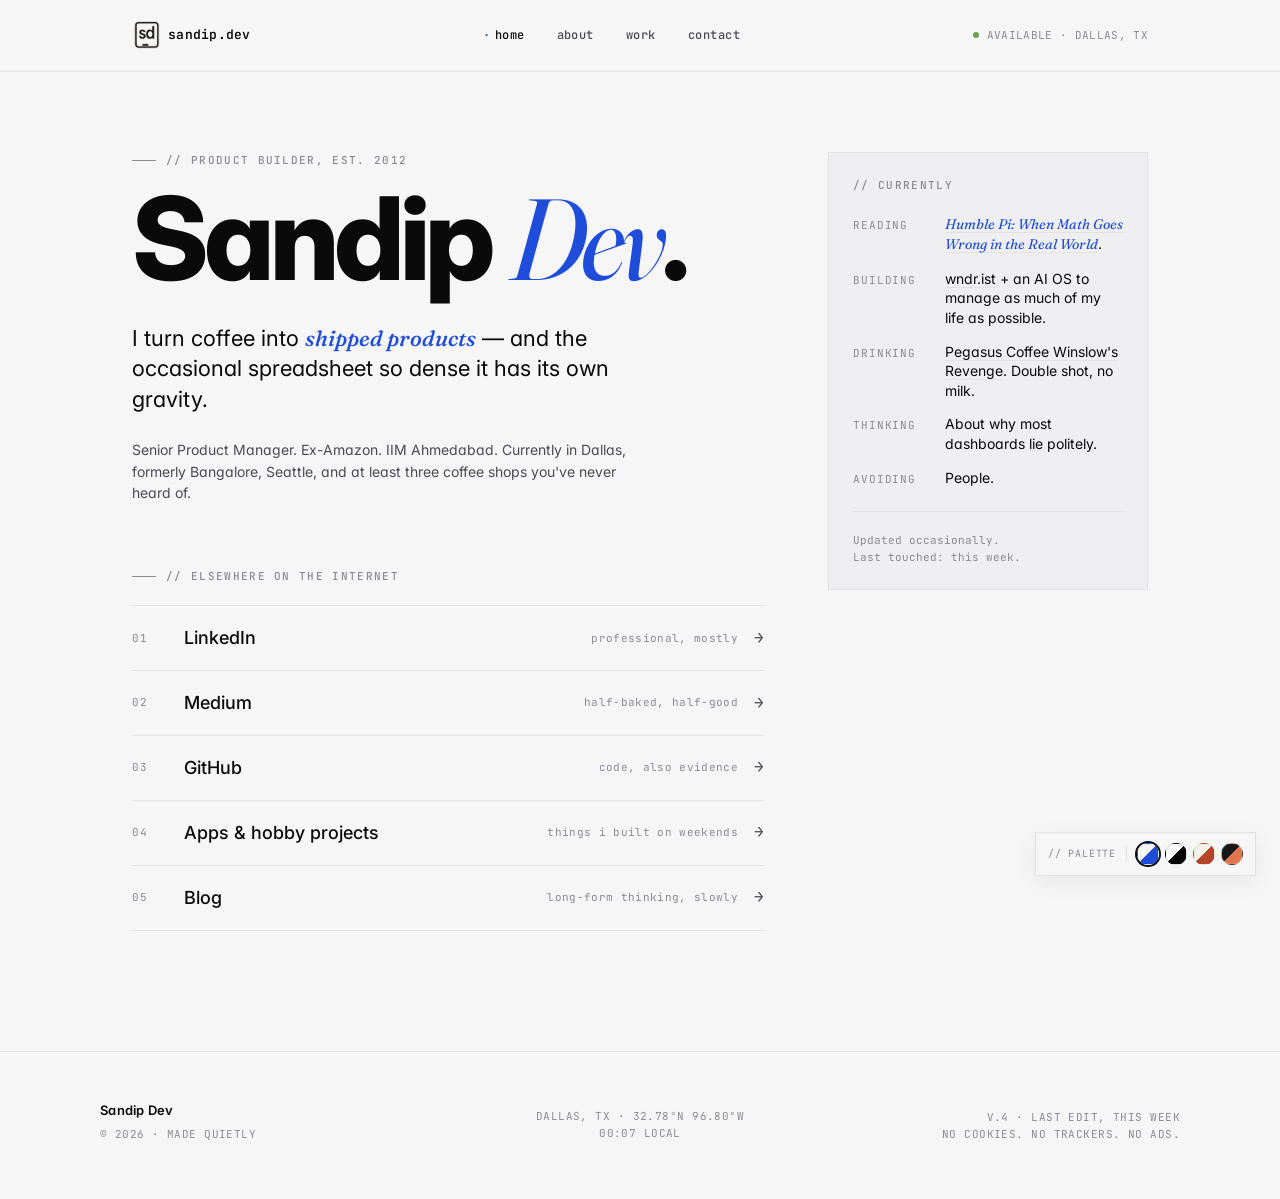
==== index.html @ 8c6fb0cc "Update currently list + link out Humble Pi, wndr.ist, Pegasus coffee Co-Authored-By: Claude Opus 4.7" ====
<!DOCTYPE html>
<html lang="en">
<head>
<meta charset="UTF-8">
<meta name="viewport" content="width=device-width, initial-scale=1.0">
<title>Sandip Dev — Product builder, quietly opinionated</title>
<link rel="icon" type="image/svg+xml" href="favicon.svg">
<link rel="preconnect" href="https://fonts.googleapis.com">
<link rel="preconnect" href="https://fonts.gstatic.com" crossorigin>
<link href="https://fonts.googleapis.com/css2?family=Inter:wght@400;500;600;700;800;900&family=JetBrains+Mono:wght@400;500;600&family=Fraunces:opsz,wght@9..144,400;9..144,500;9..144,600&display=swap" rel="stylesheet">
<style>
  /* Default theme: Cool Fog (Linear-ish, Swiss-modern) */
  :root, [data-theme="fog"] {
    --paper: #F6F6F7;
    --paper-2: #EFEFF1;
    --ink: #0A0A0B;
    --ink-soft: #4A4A52;
    --ink-softer: #8A8A92;
    --rule: #E2E2E5;
    --rule-soft: #ECECEF;
    --accent: #1F4DDA;
    --accent-soft: rgba(31, 77, 218, 0.08);
    --highlight: #F2D75A;
  }

  /* True White (Vercel docs) */
  [data-theme="white"] {
    --paper: #FFFFFF;
    --paper-2: #FAFAFA;
    --ink: #000000;
    --ink-soft: #525252;
    --ink-softer: #8F8F8F;
    --rule: #EAEAEA;
    --rule-soft: #F2F2F2;
    --accent: #000000;
    --accent-soft: rgba(0, 0, 0, 0.05);
    --highlight: #FFE662;
  }

  /* Warm Paper (the cream I shipped originally) */
  [data-theme="paper"] {
    --paper: #F4F1E8;
    --paper-2: #ECE7D7;
    --ink: #161513;
    --ink-soft: #5C5A52;
    --ink-softer: #8E8B7F;
    --rule: #D8D2BF;
    --rule-soft: #E5E0CE;
    --accent: #B5462A;
    --accent-soft: rgba(181, 70, 42, 0.08);
    --highlight: #F2D75A;
  }

  /* Dark / Ink */
  [data-theme="ink"] {
    --paper: #0E0E10;
    --paper-2: #16161A;
    --ink: #F2F2F4;
    --ink-soft: #9A9AA3;
    --ink-softer: #5E5E66;
    --rule: #2A2A30;
    --rule-soft: #1F1F24;
    --accent: #E07650;
    --accent-soft: rgba(224, 118, 80, 0.12);
    --highlight: #E0B84F;
  }

  * { box-sizing: border-box; margin: 0; padding: 0; }
  html { scroll-behavior: smooth; }

  body {
    background: var(--paper);
    color: var(--ink);
    font-family: 'Inter', -apple-system, BlinkMacSystemFont, sans-serif;
    font-size: 16px;
    line-height: 1.55;
    -webkit-font-smoothing: antialiased;
    -moz-osx-font-smoothing: grayscale;
    text-rendering: optimizeLegibility;
    font-feature-settings: 'ss01', 'cv11';
    overflow-x: hidden;
  }

  /* subtle paper grain — only on warm paper theme */
  [data-theme="paper"] body::before,
  body[data-grain]::before {
    content: '';
    position: fixed; inset: 0;
    background-image:
      radial-gradient(rgba(0,0,0,0.025) 1px, transparent 1px);
    background-size: 3px 3px;
    pointer-events: none;
    z-index: 1;
    opacity: 0.6;
  }

  .mono { font-family: 'JetBrains Mono', ui-monospace, monospace; }
  .serif { font-family: 'Fraunces', Georgia, serif; font-feature-settings: 'ss01'; }

  a { color: inherit; text-decoration: none; }

  /* ─── Header ───────────────────────────── */
  header.site {
    position: sticky; top: 0; z-index: 100;
    background: var(--paper);
    border-bottom: 1px solid var(--rule);
  }
  .header-inner {
    max-width: 1080px;
    margin: 0 auto;
    padding: 18px 32px;
    display: grid;
    grid-template-columns: auto 1fr auto;
    align-items: center;
    gap: 32px;
  }
  .logo {
    font-family: 'JetBrains Mono', monospace;
    font-weight: 600;
    font-size: 13px;
    letter-spacing: 0.02em;
    display: flex;
    align-items: center;
    gap: 8px;
    cursor: pointer;
  }
  .logo-mark {
    width: 28px; height: 28px;
    background: url('logo-mark.png') no-repeat center / contain;
  }
  [data-theme="ink"] .logo-mark { background-image: url('logo-mark-white.png'); }
  nav.primary {
    display: flex;
    gap: 4px;
    justify-content: center;
  }
  nav.primary a {
    font-family: 'JetBrains Mono', monospace;
    font-size: 12px;
    font-weight: 500;
    letter-spacing: 0.04em;
    text-transform: lowercase;
    padding: 8px 14px;
    color: var(--ink-soft);
    transition: color 0.15s;
    position: relative;
  }
  nav.primary a:hover { color: var(--ink); }
  nav.primary a.active { color: var(--ink); }
  nav.primary a.active::before {
    content: '·';
    color: var(--accent);
    margin-right: 4px;
  }
  .header-meta {
    font-family: 'JetBrains Mono', monospace;
    font-size: 11px;
    letter-spacing: 0.03em;
    color: var(--ink-softer);
    text-transform: uppercase;
    display: flex;
    align-items: center;
    gap: 8px;
  }
  .status-dot {
    width: 6px; height: 6px;
    background: #6B9F4D;
    border-radius: 50%;
    animation: pulse 2.4s ease-in-out infinite;
  }
  @keyframes pulse {
    0%, 100% { opacity: 1; }
    50% { opacity: 0.35; }
  }

  /* ─── Page Frame ───────────────────────── */
  main { position: relative; z-index: 2; }
  .page {
    max-width: 1080px;
    margin: 0 auto;
    padding: 0 32px;
    display: none;
    animation: fadeIn 0.4s ease;
  }
  .page.active { display: block; }
  @keyframes fadeIn {
    from { opacity: 0; transform: translateY(4px); }
    to { opacity: 1; transform: translateY(0); }
  }

  /* ─── Section Label ────────────────────── */
  .label {
    font-family: 'JetBrains Mono', monospace;
    font-size: 11px;
    font-weight: 500;
    letter-spacing: 0.12em;
    text-transform: uppercase;
    color: var(--ink-softer);
    display: flex;
    align-items: center;
    gap: 10px;
  }
  .label::before {
    content: '';
    width: 24px; height: 1px;
    background: var(--ink-softer);
  }
  .label.no-rule::before { display: none; }

  /* ─── HOME ─────────────────────────────── */
  .home {
    padding-top: 80px;
    padding-bottom: 120px;
  }
  .home-grid {
    display: grid;
    grid-template-columns: 1fr 320px;
    gap: 64px;
    align-items: start;
  }
  .home h1 {
    font-family: 'Inter', sans-serif;
    font-weight: 800;
    font-size: clamp(64px, 9vw, 124px);
    line-height: 0.92;
    letter-spacing: -0.04em;
    margin-top: 16px;
  }
  .home h1 .amp {
    font-family: 'Fraunces', serif;
    font-style: italic;
    font-weight: 400;
    color: var(--accent);
  }
  .home .tagline {
    margin-top: 32px;
    font-size: 22px;
    line-height: 1.4;
    max-width: 520px;
    color: var(--ink);
    font-weight: 400;
  }
  .home .tagline em {
    font-family: 'Fraunces', serif;
    font-style: italic;
    font-weight: 500;
    color: var(--accent);
  }
  .home .sub {
    margin-top: 24px;
    font-size: 14px;
    color: var(--ink-soft);
    max-width: 520px;
  }
  .links-block {
    margin-top: 64px;
  }
  .links-list {
    margin-top: 20px;
    border-top: 1px solid var(--rule);
  }
  .link-row {
    display: grid;
    grid-template-columns: 36px 1fr auto auto;
    align-items: center;
    gap: 16px;
    padding: 18px 0;
    border-bottom: 1px solid var(--rule);
    cursor: pointer;
    transition: padding 0.2s ease;
    text-decoration: none;
    color: inherit;
  }
  .link-row:hover { padding-left: 8px; }
  .link-row:hover .link-arrow { transform: translateX(4px); color: var(--accent); }
  .link-row:hover .link-name { color: var(--accent); }
  .link-num {
    font-family: 'JetBrains Mono', monospace;
    font-size: 11px;
    color: var(--ink-softer);
    letter-spacing: 0.05em;
  }
  .link-name {
    font-size: 18px;
    font-weight: 500;
    transition: color 0.15s;
  }
  .link-meta {
    font-family: 'JetBrains Mono', monospace;
    font-size: 11px;
    color: var(--ink-softer);
    text-transform: lowercase;
    letter-spacing: 0.03em;
  }
  .link-arrow {
    font-family: 'JetBrains Mono', monospace;
    color: var(--ink-soft);
    transition: transform 0.2s, color 0.2s;
  }

  /* sidebar - currently */
  .sidebar-card {
    border: 1px solid var(--rule);
    padding: 24px;
    background: var(--paper-2);
  }
  .currently-list {
    margin-top: 20px;
    display: flex;
    flex-direction: column;
    gap: 14px;
  }
  .currently-row {
    display: grid;
    grid-template-columns: 80px 1fr;
    gap: 12px;
    font-size: 14px;
    line-height: 1.4;
    align-items: baseline;
  }
  .currently-key {
    font-family: 'JetBrains Mono', monospace;
    font-size: 11px;
    text-transform: uppercase;
    letter-spacing: 0.08em;
    color: var(--ink-softer);
  }
  .currently-val { color: var(--ink); }
  .currently-val em {
    font-family: 'Fraunces', serif;
    font-style: italic;
    color: var(--accent);
  }
  .currently-val a {
    color: inherit;
    text-decoration: underline;
    text-decoration-color: var(--rule);
    text-underline-offset: 3px;
    transition: text-decoration-color 0.15s, color 0.15s;
  }
  .currently-val a:hover {
    color: var(--accent);
    text-decoration-color: var(--accent);
  }
  .footnote {
    margin-top: 24px;
    padding-top: 20px;
    border-top: 1px solid var(--rule);
    font-family: 'JetBrains Mono', monospace;
    font-size: 11px;
    color: var(--ink-softer);
    line-height: 1.5;
  }

  /* ─── ABOUT ────────────────────────────── */
  .about {
    padding-top: 80px;
    padding-bottom: 120px;
  }
  .about-hero {
    display: grid;
    grid-template-columns: 1fr 280px;
    gap: 64px;
    align-items: end;
    border-bottom: 1px solid var(--rule);
    padding-bottom: 48px;
  }
  .about-hero h1 {
    font-family: 'Inter', sans-serif;
    font-weight: 800;
    font-size: clamp(48px, 6vw, 84px);
    line-height: 0.95;
    letter-spacing: -0.035em;
    margin-top: 16px;
  }
  .about-hero h1 em {
    font-family: 'Fraunces', serif;
    font-style: italic;
    font-weight: 500;
    color: var(--accent);
  }
  .about-hero .lead {
    margin-top: 24px;
    font-size: 18px;
    color: var(--ink-soft);
    max-width: 540px;
    line-height: 1.5;
  }
  /* polaroid frame */
  .portrait {
    width: 100%;
    background: #fafaf6;
    padding: 12px 12px 56px;
    box-shadow:
      0 1px 2px rgba(0,0,0,0.06),
      0 14px 36px rgba(0,0,0,0.14);
    transform: rotate(-1.8deg);
    transition: transform 0.5s cubic-bezier(.2,.8,.2,1);
    position: relative;
  }
  .portrait:hover { transform: rotate(0deg) scale(1.01); }
  .portrait-photo {
    aspect-ratio: 4/5;
    background: #000;
    overflow: hidden;
    position: relative;
  }
  .portrait-photo img {
    width: 100%;
    height: 100%;
    object-fit: cover;
    object-position: center 22%;
    display: block;
  }
  .portrait-caption {
    position: absolute;
    left: 0; right: 0;
    bottom: 16px;
    text-align: center;
    font-family: 'Fraunces', Georgia, serif;
    font-style: italic;
    font-weight: 500;
    font-size: 17px;
    color: #2a2a2a;
    letter-spacing: 0.01em;
  }

  .story {
    margin-top: 80px;
    display: grid;
    grid-template-columns: 200px 1fr;
    gap: 64px;
    align-items: start;
  }
  .story-body {
    max-width: 640px;
  }
  .story-body p {
    font-size: 17px;
    line-height: 1.65;
    margin-bottom: 22px;
    color: var(--ink);
  }
  .story-body p .pullquote {
    font-family: 'Fraunces', serif;
    font-style: italic;
    font-size: 1.05em;
  }
  .story-body .marker {
    background: linear-gradient(180deg, transparent 60%, var(--highlight) 60%);
    padding: 0 2px;
  }
  .story-body strong {
    font-weight: 600;
    color: var(--ink);
  }

  .data-block {
    margin-top: 96px;
    display: grid;
    grid-template-columns: 200px 1fr;
    gap: 64px;
    align-items: start;
  }
  .data-list {
    border-top: 1px solid var(--ink);
    margin-top: 12px;
  }
  .data-row {
    display: grid;
    grid-template-columns: 100px 1fr auto;
    gap: 24px;
    padding: 20px 0;
    border-bottom: 1px solid var(--rule);
    align-items: baseline;
  }
  .data-when {
    font-family: 'JetBrains Mono', monospace;
    font-size: 12px;
    color: var(--ink-softer);
    letter-spacing: 0.03em;
    padding-top: 4px;
  }
  .data-what {
    font-size: 16px;
    line-height: 1.5;
  }
  .data-what .role {
    font-weight: 600;
    display: block;
  }
  .data-what .org {
    color: var(--ink-soft);
    font-size: 14px;
    margin-top: 2px;
  }
  .data-what .desc {
    color: var(--ink-soft);
    font-size: 14px;
    margin-top: 6px;
    max-width: 520px;
  }
  .data-tag {
    font-family: 'JetBrains Mono', monospace;
    font-size: 10px;
    text-transform: uppercase;
    letter-spacing: 0.08em;
    color: var(--ink-softer);
    padding: 4px 8px;
    border: 1px solid var(--rule);
    white-space: nowrap;
  }

  .skills-prose {
    font-size: 17px;
    line-height: 1.7;
    color: var(--ink);
    max-width: 640px;
  }
  .skills-prose .chip {
    display: inline;
    border-bottom: 1px dotted var(--ink-softer);
    cursor: help;
  }
  .skills-prose .chip:hover {
    border-bottom-color: var(--accent);
    color: var(--accent);
  }

  .stats-grid {
    margin-top: 24px;
    display: grid;
    grid-template-columns: repeat(3, 1fr);
    gap: 1px;
    background: var(--rule);
    border: 1px solid var(--rule);
  }
  .stat {
    background: var(--paper);
    padding: 28px 24px;
  }
  .stat-num {
    font-family: 'Inter', sans-serif;
    font-weight: 700;
    font-size: 36px;
    line-height: 1;
    letter-spacing: -0.03em;
  }
  .stat-num em {
    font-family: 'Fraunces', serif;
    font-style: italic;
    font-weight: 500;
    color: var(--accent);
  }
  .stat-label {
    margin-top: 8px;
    font-family: 'JetBrains Mono', monospace;
    font-size: 11px;
    text-transform: uppercase;
    letter-spacing: 0.06em;
    color: var(--ink-softer);
  }
  .stat-note {
    margin-top: 10px;
    font-size: 13px;
    color: var(--ink-soft);
    line-height: 1.4;
  }

  /* ─── RESUME ───────────────────────────── */
  .resume {
    padding-top: 80px;
    padding-bottom: 120px;
  }
  .resume-hero {
    border-bottom: 1px solid var(--rule);
    padding-bottom: 48px;
    display: grid;
    grid-template-columns: 1fr auto;
    align-items: end;
    gap: 32px;
  }
  .resume-hero h1 {
    font-family: 'Inter', sans-serif;
    font-weight: 800;
    font-size: clamp(48px, 6vw, 84px);
    line-height: 0.95;
    letter-spacing: -0.035em;
    margin-top: 16px;
  }
  .resume-hero h1 em {
    font-family: 'Fraunces', serif;
    font-style: italic;
    color: var(--accent);
    font-weight: 500;
  }
  .download-btn {
    display: inline-flex;
    align-items: center;
    gap: 12px;
    padding: 14px 22px;
    background: var(--ink);
    color: var(--paper);
    font-family: 'JetBrains Mono', monospace;
    font-size: 12px;
    text-transform: uppercase;
    letter-spacing: 0.08em;
    cursor: pointer;
    transition: background 0.15s;
  }
  .download-btn:hover { background: var(--accent); }
  .download-btn .arrow { font-size: 14px; }

  .pitch {
    margin-top: 80px;
    display: grid;
    grid-template-columns: 200px 1fr;
    gap: 64px;
  }
  .pitch-body {
    max-width: 640px;
  }
  .pitch-body p {
    font-size: 17px;
    line-height: 1.7;
    margin-bottom: 20px;
  }
  .pitch-body p:first-child::first-letter {
    font-family: 'Fraunces', serif;
    font-size: 56px;
    line-height: 0.85;
    float: left;
    margin: 6px 12px 0 0;
    color: var(--accent);
    font-weight: 500;
  }
  .pitch-body .reason {
    font-family: 'JetBrains Mono', monospace;
    font-size: 11px;
    text-transform: uppercase;
    letter-spacing: 0.1em;
    color: var(--ink-softer);
    margin-top: 32px;
    margin-bottom: 8px;
    display: block;
  }

  .preview-block {
    margin-top: 96px;
  }
  .preview-frame {
    margin-top: 24px;
    border: 1px solid var(--rule);
    background: var(--paper-2);
    padding: 48px;
    display: grid;
    place-items: center;
    min-height: 420px;
    position: relative;
  }
  .preview-frame .doc-mock {
    width: 100%;
    max-width: 480px;
    aspect-ratio: 8.5/11;
    background: white;
    box-shadow: 0 1px 0 rgba(0,0,0,0.04), 0 8px 32px rgba(0,0,0,0.06);
    padding: 40px 36px;
    font-size: 8px;
    line-height: 1.4;
    color: #333;
    position: relative;
  }
  .doc-mock .doc-name {
    font-weight: 700;
    font-size: 14px;
    letter-spacing: -0.01em;
    text-align: center;
    margin-bottom: 6px;
  }
  .doc-mock .doc-sub {
    text-align: center;
    font-size: 7px;
    color: #888;
    letter-spacing: 0.05em;
    text-transform: uppercase;
    margin-bottom: 18px;
  }
  .doc-mock .doc-section {
    font-size: 9px;
    font-weight: 700;
    letter-spacing: 0.05em;
    text-transform: uppercase;
    color: var(--accent);
    margin: 12px 0 4px;
    border-bottom: 1px solid #ddd;
    padding-bottom: 2px;
  }
  .doc-mock .doc-line {
    height: 4px;
    background: #ddd;
    margin: 3px 0;
  }
  .doc-mock .doc-line.short { width: 60%; }
  .doc-mock .doc-line.medium { width: 85%; }
  .doc-mock .doc-bullet {
    padding-left: 8px;
    position: relative;
  }
  .doc-mock .doc-bullet::before {
    content: '·';
    position: absolute;
    left: 0;
    color: #999;
  }

  .resume-summary {
    margin-top: 96px;
    display: grid;
    grid-template-columns: 200px 1fr;
    gap: 64px;
    align-items: start;
  }

  /* ─── CONTACT ──────────────────────────── */
  .contact {
    padding-top: 80px;
    padding-bottom: 120px;
  }
  .contact-hero {
    border-bottom: 1px solid var(--rule);
    padding-bottom: 56px;
  }
  .contact-hero h1 {
    font-family: 'Inter', sans-serif;
    font-weight: 800;
    font-size: clamp(64px, 8vw, 112px);
    line-height: 0.92;
    letter-spacing: -0.04em;
    margin-top: 16px;
  }
  .contact-hero h1 em {
    font-family: 'Fraunces', serif;
    font-style: italic;
    font-weight: 500;
    color: var(--accent);
  }
  .contact-hero .lead {
    margin-top: 28px;
    font-size: 19px;
    line-height: 1.55;
    color: var(--ink-soft);
    max-width: 580px;
  }
  .contact-hero .lead strong {
    color: var(--ink);
    font-weight: 600;
  }

  .contact-grid {
    margin-top: 64px;
    display: grid;
    grid-template-columns: 1fr 1fr;
    gap: 48px;
  }
  .contact-card {
    border-top: 1px solid var(--ink);
    padding-top: 24px;
  }
  .contact-card h3 {
    font-size: 22px;
    font-weight: 600;
    letter-spacing: -0.02em;
    margin-bottom: 6px;
  }
  .contact-card h3 em {
    font-family: 'Fraunces', serif;
    font-style: italic;
    font-weight: 500;
    color: var(--accent);
  }
  .contact-card .desc {
    font-size: 15px;
    color: var(--ink-soft);
    line-height: 1.55;
    margin-bottom: 24px;
  }
  .contact-card .cta {
    display: inline-flex;
    align-items: center;
    gap: 10px;
    padding-bottom: 4px;
    border-bottom: 1px solid var(--ink);
    font-family: 'JetBrains Mono', monospace;
    font-size: 12px;
    text-transform: uppercase;
    letter-spacing: 0.08em;
    cursor: pointer;
    transition: color 0.15s, border-color 0.15s;
  }
  .contact-card .cta:hover {
    color: var(--accent);
    border-color: var(--accent);
  }
  .contact-card .meta {
    display: block;
    margin-top: 14px;
    font-family: 'JetBrains Mono', monospace;
    font-size: 11px;
    color: var(--ink-softer);
    letter-spacing: 0.04em;
  }

  .channels {
    margin-top: 80px;
    display: grid;
    grid-template-columns: 200px 1fr;
    gap: 64px;
  }
  .channels-grid {
    display: grid;
    grid-template-columns: repeat(2, 1fr);
    gap: 1px;
    background: var(--rule);
    border: 1px solid var(--rule);
    margin-top: 16px;
  }
  .channel {
    background: var(--paper);
    padding: 22px 24px;
    cursor: pointer;
    transition: background 0.15s;
    display: grid;
    grid-template-columns: 1fr auto;
    align-items: center;
    text-decoration: none;
    color: inherit;
  }
  .channel:hover { background: var(--paper-2); }
  .channel:hover .channel-arrow { color: var(--accent); transform: translate(2px, -2px); }
  .channel-name {
    font-size: 15px;
    font-weight: 500;
  }
  .channel-handle {
    font-family: 'JetBrains Mono', monospace;
    font-size: 11px;
    color: var(--ink-softer);
    margin-top: 2px;
    letter-spacing: 0.02em;
  }
  .channel-arrow {
    font-family: 'JetBrains Mono', monospace;
    color: var(--ink-soft);
    transition: transform 0.2s, color 0.2s;
  }

  .promise {
    margin-top: 96px;
    padding: 32px;
    background: var(--paper-2);
    border-left: 2px solid var(--accent);
    max-width: 720px;
  }
  .promise .label-inline {
    font-family: 'JetBrains Mono', monospace;
    font-size: 11px;
    text-transform: uppercase;
    letter-spacing: 0.1em;
    color: var(--accent);
    margin-bottom: 8px;
  }
  .promise p {
    font-size: 16px;
    line-height: 1.6;
    color: var(--ink);
  }
  .promise p em {
    font-family: 'Fraunces', serif;
    font-style: italic;
  }

  /* ─── Footer ───────────────────────────── */
  footer.site {
    border-top: 1px solid var(--rule);
    margin-top: 0;
    padding: 48px 32px 56px;
    position: relative;
    z-index: 2;
  }
  .footer-inner {
    max-width: 1080px;
    margin: 0 auto;
    display: grid;
    grid-template-columns: 1fr auto 1fr;
    align-items: end;
    gap: 32px;
    font-family: 'JetBrains Mono', monospace;
    font-size: 11px;
    letter-spacing: 0.04em;
    color: var(--ink-softer);
    text-transform: uppercase;
  }
  .footer-mark {
    display: flex;
    flex-direction: column;
    gap: 6px;
  }
  .footer-mark .big {
    font-family: 'Inter', sans-serif;
    font-size: 13px;
    font-weight: 600;
    color: var(--ink);
    letter-spacing: 0.02em;
    text-transform: none;
  }
  .footer-center {
    text-align: center;
    line-height: 1.6;
  }
  .footer-right {
    text-align: right;
  }

  /* ─── Palette Switcher ─────────────────── */
  .palette-switcher {
    position: fixed;
    bottom: 24px;
    right: 24px;
    z-index: 200;
    background: var(--paper);
    border: 1px solid var(--rule);
    padding: 10px 12px;
    display: flex;
    align-items: center;
    gap: 10px;
    box-shadow: 0 6px 24px rgba(0,0,0,0.06);
    font-family: 'JetBrains Mono', monospace;
    font-size: 10px;
    text-transform: uppercase;
    letter-spacing: 0.08em;
    color: var(--ink-softer);
  }
  .palette-switcher .ps-label {
    border-right: 1px solid var(--rule);
    padding-right: 10px;
  }
  .palette-switcher .swatches {
    display: flex;
    gap: 6px;
  }
  .swatch {
    width: 22px; height: 22px;
    border-radius: 50%;
    cursor: pointer;
    border: 1px solid rgba(0,0,0,0.08);
    transition: transform 0.15s, box-shadow 0.15s;
    position: relative;
  }
  .swatch:hover { transform: scale(1.12); }
  .swatch.active { box-shadow: 0 0 0 2px var(--ink), 0 0 0 3px var(--paper); }
  .swatch[data-pal="fog"]   { background: linear-gradient(135deg, #F6F6F7 50%, #1F4DDA 50%); }
  .swatch[data-pal="white"] { background: linear-gradient(135deg, #FFFFFF 50%, #000000 50%); border-color: rgba(0,0,0,0.15); }
  .swatch[data-pal="paper"] { background: linear-gradient(135deg, #F4F1E8 50%, #B5462A 50%); }
  .swatch[data-pal="ink"]   { background: linear-gradient(135deg, #16161A 50%, #E07650 50%); border-color: rgba(255,255,255,0.15); }

  @media (max-width: 600px) {
    .palette-switcher { bottom: 12px; right: 12px; padding: 8px; }
    .palette-switcher .ps-label { display: none; }
  }

  /* ─── Responsive ───────────────────────── */
  @media (max-width: 880px) {
    .header-inner { grid-template-columns: auto 1fr; gap: 16px; padding: 14px 20px; }
    .header-meta { display: none; }
    nav.primary { gap: 0; }
    nav.primary a { padding: 8px 8px; font-size: 11px; }
    .page { padding: 0 20px; }
    .home, .about, .resume, .contact { padding-top: 56px; padding-bottom: 80px; }
    .home-grid, .about-hero, .story, .data-block, .pitch, .resume-summary, .channels {
      grid-template-columns: 1fr;
      gap: 32px;
    }
    .resume-hero { grid-template-columns: 1fr; }
    .stats-grid { grid-template-columns: repeat(2, 1fr); }
    .contact-grid { grid-template-columns: 1fr; gap: 32px; }
    .channels-grid { grid-template-columns: 1fr; }
    .footer-inner { grid-template-columns: 1fr; text-align: left; gap: 16px; }
    .footer-center, .footer-right { text-align: left; }
    .data-row { grid-template-columns: 1fr; gap: 8px; }
    .data-tag { justify-self: start; }
  }
</style>
</head>
<body>

<header class="site">
  <div class="header-inner">
    <a class="logo" data-route="home">
      <span class="logo-mark" aria-hidden="true"></span>
      <span>sandip.dev</span>
    </a>
    <nav class="primary">
      <a data-route="home">home</a>
      <a data-route="about">about</a>
      <a data-route="resume">work</a>
      <a data-route="contact">contact</a>
    </nav>
    <div class="header-meta">
      <span class="status-dot"></span>
      <span id="status-text">available · dallas, tx</span>
    </div>
  </div>
</header>

<main>

<!-- ═══════════════ HOME ═══════════════ -->
<section class="page home active" data-page="home">
  <div class="home-grid">
    <div>
      <div class="label">// product builder, est. 2012</div>
      <h1>Sandip <span class="amp">Dev</span>.</h1>
      <p class="tagline">
        I turn coffee into <em>shipped products</em> — and the occasional spreadsheet so dense it has its own gravity.
      </p>
      <p class="sub">
        Senior Product Manager. Ex-Amazon. IIM Ahmedabad. Currently in Dallas, formerly Bangalore, Seattle, and at least three coffee shops you've never heard of.
      </p>

      <div class="links-block">
        <div class="label">// elsewhere on the internet</div>
        <div class="links-list">
          <a class="link-row" href="https://www.linkedin.com/feed/" target="_blank" rel="noopener">
            <span class="link-num">01</span>
            <span class="link-name">LinkedIn</span>
            <span class="link-meta">professional, mostly</span>
            <span class="link-arrow">→</span>
          </a>
          <a class="link-row" href="https://sandipdev.medium.com/" target="_blank" rel="noopener">
            <span class="link-num">02</span>
            <span class="link-name">Medium</span>
            <span class="link-meta">half-baked, half-good</span>
            <span class="link-arrow">→</span>
          </a>
          <a class="link-row" href="https://github.com/devsandip" target="_blank" rel="noopener">
            <span class="link-num">03</span>
            <span class="link-name">GitHub</span>
            <span class="link-meta">code, also evidence</span>
            <span class="link-arrow">→</span>
          </a>
          <div class="link-row">
            <span class="link-num">04</span>
            <span class="link-name">Apps & hobby projects</span>
            <span class="link-meta">things I built on weekends</span>
            <span class="link-arrow">→</span>
          </div>
          <a class="link-row" href="https://www.blog.sandip.dev/" target="_blank" rel="noopener">
            <span class="link-num">05</span>
            <span class="link-name">Blog</span>
            <span class="link-meta">long-form thinking, slowly</span>
            <span class="link-arrow">→</span>
          </a>
        </div>
      </div>
    </div>

    <aside>
      <div class="sidebar-card">
        <div class="label no-rule">// currently</div>
        <div class="currently-list">
          <div class="currently-row">
            <span class="currently-key">reading</span>
            <span class="currently-val"><a href="https://www.goodreads.com/book/show/39074550-humble-pi" target="_blank" rel="noopener"><em>Humble Pi: When Math Goes Wrong in the Real World</em></a>.</span>
          </div>
          <div class="currently-row">
            <span class="currently-key">building</span>
            <span class="currently-val"><a href="https://wndr.ist/" target="_blank" rel="noopener">wndr.ist</a> + an AI OS to manage as much of my life as possible.</span>
          </div>
          <div class="currently-row">
            <span class="currently-key">drinking</span>
            <span class="currently-val"><a href="https://pegasuscoffee.com/products/winslows-revenge?_pos=3&amp;_fid=ec0217a2c&amp;_ss=c" target="_blank" rel="noopener">Pegasus Coffee Winslow's Revenge</a>. Double shot, no milk.</span>
          </div>
          <div class="currently-row">
            <span class="currently-key">thinking</span>
            <span class="currently-val">About why most dashboards lie politely.</span>
          </div>
          <div class="currently-row">
            <span class="currently-key">avoiding</span>
            <span class="currently-val">People.</span>
          </div>
        </div>
        <div class="footnote">
          Updated occasionally.<br>
          Last touched: this week.
        </div>
      </div>
    </aside>
  </div>
</section>

<!-- ═══════════════ ABOUT ═══════════════ -->
<section class="page about" data-page="about">
  <div class="about-hero">
    <div>
      <div class="label">// about</div>
      <h1>Mostly product. <em>Some opinions.</em></h1>
      <p class="lead">
        I'm a Product Manager. I've spent thirteen years figuring out what people actually want versus what they say they want — and the gap, it turns out, is where all the interesting work happens.
      </p>
    </div>
    <div class="portrait">
      <div class="portrait-photo"><img src="portrait.png" alt="Sandip Dev" loading="lazy"></div>
      <div class="portrait-caption">sandip · dallas '26</div>
    </div>
  </div>

  <div class="story">
    <div class="label">// the story</div>
    <div class="story-body">
      <p>
        I grew up taking things apart and not always putting them back together correctly. That impulse hasn't really gone away — only the things have changed: <span class="marker">first toys, then code, now supply chains and ML systems</span> at planetary scale.
      </p>
      <p>
        At Amazon I led the global product charter for country-level network planning, which is a fancy way of saying I helped figure out where things should go, when, and why. The numbers got large. <strong>$700M in free cash flow saved in 2024</strong>, an 80% drop in workflow errors, a 30%+ jump in delivery satisfaction across UAE, KSA, SA, and AU. None of it happened because I'm clever. All of it happened because I listened — to operators, to data, to the unglamorous parts of the business that nobody puts on slides.
      </p>
    </div>
  </div>

  <div class="data-block">
    <div class="label">// work</div>
    <div>
      <div class="data-list">
        <div class="data-row">
          <span class="data-when">2022 — 2025</span>
          <div class="data-what">
            <span class="role">Senior Product Manager, Supply Chain Optimization Tech</span>
            <span class="org">Amazon · Seattle</span>
            <span class="desc">Led the global product charter for country-level network planning. Delivered $700M in free cash flow savings via ML-driven inventory optimization, capacity modeling, and anomaly detection.</span>
          </div>
          <span class="data-tag">amazon</span>
        </div>
        <div class="data-row">
          <span class="data-when">2021 — 2022</span>
          <div class="data-what">
            <span class="role">Senior Program Manager, Global Store</span>
            <span class="org">Amazon · Seattle</span>
            <span class="desc">Owned Delivery Excellence across AU, UAE, SA, SG. Boosted CSAT 30%+ during Black Friday by surfacing real-time shipment issues across systems.</span>
          </div>
          <span class="data-tag">amazon</span>
        </div>
        <div class="data-row">
          <span class="data-when">2021</span>
          <div class="data-what">
            <span class="role">Senior Program Manager, Operational Excellence</span>
            <span class="org">Amazon · Bangalore</span>
            <span class="desc">Built a loss-bridge framework that surfaced major loss drivers; reduced non-refundable concessions from 10% to 2%.</span>
          </div>
          <span class="data-tag">amazon</span>
        </div>
        <div class="data-row">
          <span class="data-when">2019 — 2021</span>
          <div class="data-what">
            <span class="role">Program Manager II, Operational Excellence</span>
            <span class="org">Amazon · Bangalore</span>
            <span class="desc">Built an $8.2M/year profitability engine — solo. Drove alignment across finance, category, and vendor teams.</span>
          </div>
          <span class="data-tag">amazon</span>
        </div>
      </div>
    </div>
  </div>

  <div class="data-block">
    <div class="label">// school</div>
    <div>
      <div class="data-list">
        <div class="data-row">
          <span class="data-when">2010 — 2012</span>
          <div class="data-what">
            <span class="role">MBA</span>
            <span class="org">Indian Institute of Management, Ahmedabad</span>
          </div>
          <span class="data-tag">iim-a</span>
        </div>
        <div class="data-row">
          <span class="data-when">2006 — 2010</span>
          <div class="data-what">
            <span class="role">B.Tech, Computer Engineering</span>
            <span class="org">National Institute of Technology, Surat</span>
          </div>
          <span class="data-tag">nit</span>
        </div>
      </div>
    </div>
  </div>

  <div class="data-block">
    <div class="label">// what I do</div>
    <div>
      <p class="skills-prose">
        Day-to-day I do <span class="chip">product strategy</span>, <span class="chip">roadmaps</span>, <span class="chip">ML strategy</span>, <span class="chip">capacity modeling</span>, and <span class="chip">anomaly detection</span>. I'm comfortable in <span class="chip">SQL</span>, fluent in <span class="chip">Python</span>, and on speaking terms with <span class="chip">cross-functional politics</span>. I write <span class="chip">specs</span> people can read on the bus, run <span class="chip">user research</span> that doesn't bore the participant, and translate between <span class="chip">engineers, finance, and ops</span> without losing the plot.
      </p>

      <div class="stats-grid">
        <div class="stat">
          <div class="stat-num">$700<em>M</em></div>
          <div class="stat-label">FCF saved · 2024</div>
          <div class="stat-note">via ML-driven inventory optimization</div>
        </div>
        <div class="stat">
          <div class="stat-num">30<em>%+</em></div>
          <div class="stat-label">CSAT lift · 21–22</div>
          <div class="stat-note">across AU, UAE, SA, SG markets</div>
        </div>
        <div class="stat">
          <div class="stat-num">80<em>%</em></div>
          <div class="stat-label">Fraud reduced · 21</div>
          <div class="stat-note">10% → 2% via anomaly models</div>
        </div>
        <div class="stat">
          <div class="stat-num">₹20<em>Cr</em></div>
          <div class="stat-label">Monthly savings · 21</div>
          <div class="stat-note">return-pattern analysis, India ops</div>
        </div>
        <div class="stat">
          <div class="stat-num">9<em>+</em></div>
          <div class="stat-label">Countries · 22–25</div>
          <div class="stat-note">global product charter</div>
        </div>
        <div class="stat">
          <div class="stat-num">1.2<em>d</em></div>
          <div class="stat-label">Delivery cut · 21–22</div>
          <div class="stat-note">UAE/KSA, while reducing cost 12%</div>
        </div>
      </div>
    </div>
  </div>
</section>

<!-- ═══════════════ RESUME ═══════════════ -->
<section class="page resume" data-page="resume">
  <div class="resume-hero">
    <div>
      <div class="label">// the formal version</div>
      <h1>Resume.</h1>
    </div>
    <a class="download-btn">
      <span>Download PDF</span>
      <span class="arrow">↓</span>
    </a>
  </div>

  <div class="pitch">
    <div class="label">// why we'd work well together</div>
    <div class="pitch-body">
      <p>
        I listen to customers. Mostly because guessing hasn't worked out great for humanity. Turns out, if you talk to people and actually care about what they're struggling with, they'll tell you how to build something useful. Wild concept.
      </p>

      <span class="reason">— reason #2 —</span>
      <p>
        I turn data into insight, and insight into action. Not always on the first try, but eventually — usually after I've triple-checked my SQL joins, questioned my life choices, and had a minor existential crisis over a missing semicolon.
      </p>

      <span class="reason">— reason #3 —</span>
      <p>
        Give me a few gigabytes of chaotic data, a strong cup of coffee or five, and some room to pace around mumbling things like "this makes no sense," and I'll dig up patterns, problems, and opportunities you didn't know existed.
      </p>

    </div>
  </div>

  <div class="preview-block">
    <div class="label">// preview</div>
    <div class="preview-frame">
      <div class="doc-mock">
        <div class="doc-name">SANDIP DEV</div>
        <div class="doc-sub">Senior PM · Ex-Amazon · IIM-A · $1.3B saved in 2024</div>

        <div class="doc-section">Professional Summary</div>
        <div class="doc-line medium"></div>
        <div class="doc-line"></div>
        <div class="doc-line short"></div>

        <div class="doc-section">Education</div>
        <div class="doc-line medium"></div>
        <div class="doc-line short"></div>

        <div class="doc-section">Work Experience</div>
        <div class="doc-line"></div>
        <div class="doc-bullet"><div class="doc-line medium"></div></div>
        <div class="doc-bullet"><div class="doc-line"></div></div>
        <div class="doc-bullet"><div class="doc-line medium"></div></div>
        <div class="doc-line"></div>
        <div class="doc-bullet"><div class="doc-line"></div></div>
        <div class="doc-bullet"><div class="doc-line short"></div></div>

        <div class="doc-section">Skills</div>
        <div class="doc-line"></div>
        <div class="doc-line short"></div>
      </div>
    </div>
  </div>

  <div class="resume-summary">
    <div class="label">// summary</div>
    <div>
      <p style="font-size:17px; line-height:1.7; color: var(--ink-soft); max-width: 640px;">
        Thirteen years building products. Four at Amazon as a Senior PM/PM. Two business degrees, one MBA. A handful of large numbers attached to my name. Available for the right kind of problem — preferably one that's been sitting on someone's desk for too long.
      </p>
    </div>
  </div>
</section>

<!-- ═══════════════ CONTACT ═══════════════ -->
<section class="page contact" data-page="contact">
  <div class="contact-hero">
    <div class="label">// say hi</div>
    <h1>Let's <em>talk</em>.</h1>
    <p class="lead">
      <strong>Email is best.</strong> Calendar second. Forms last. (There's one further down, but only if you insist — I prefer the version where you just write to me like a person.)
    </p>
  </div>

  <div class="contact-grid">
    <div class="contact-card">
      <h3>Coffee chat <em>—</em> 30 minutes</h3>
      <p class="desc">
        Virtual. Free. Bring an idea, a problem, or just curiosity. I'll bring questions and possibly the second pour. Best for: brainstorming, gut-checks, "should I do this?" conversations.
      </p>
      <span class="cta">Book a slot →</span>
      <span class="meta">// virtual · 30 min · usually within the week</span>
    </div>

    <div class="contact-card">
      <h3>Ask for a <em>referral</em></h3>
      <p class="desc">
        I'll happily refer qualified candidates to my employer or to people in my network — provided your background actually matches the role. Send me your details, give me 48 hours, and I'll get back to you either way.
      </p>
      <a class="cta" href="referral.html" target="_blank" rel="noopener">Send your details →</a>
      <span class="meta">// reply within 48h · honest yes/no</span>
    </div>
  </div>

  <div class="channels">
    <div class="label">// every other way to reach me</div>
    <div>
      <div class="channels-grid">
        <div class="channel" id="email-channel" role="button" tabindex="0" aria-label="Reveal email address">
          <div>
            <div class="channel-name">Email</div>
            <div class="channel-handle" id="email-handle" data-u="bWU=" data-d="c2FuZGlwLmRldg==">click to reveal &amp; copy</div>
          </div>
          <span class="channel-arrow">↗</span>
        </div>
        <a class="channel" href="https://www.linkedin.com/feed/" target="_blank" rel="noopener">
          <div>
            <div class="channel-name">LinkedIn</div>
            <div class="channel-handle">/in/sandipdev</div>
          </div>
          <span class="channel-arrow">↗</span>
        </a>
        <a class="channel" href="https://github.com/devsandip" target="_blank" rel="noopener">
          <div>
            <div class="channel-name">GitHub</div>
            <div class="channel-handle">@devsandip</div>
          </div>
          <span class="channel-arrow">↗</span>
        </a>
        <div class="channel">
          <div>
            <div class="channel-name">X (Twitter)</div>
            <div class="channel-handle">@sandipdev · rarely</div>
          </div>
          <span class="channel-arrow">↗</span>
        </div>
        <a class="channel" href="https://sandipdev.medium.com/" target="_blank" rel="noopener">
          <div>
            <div class="channel-name">Medium</div>
            <div class="channel-handle">@sandipdev · slowly</div>
          </div>
          <span class="channel-arrow">↗</span>
        </a>
        <div class="channel">
          <div>
            <div class="channel-name">Phone</div>
            <div class="channel-handle">on request · for urgent things</div>
          </div>
          <span class="channel-arrow">↗</span>
        </div>
      </div>
    </div>
  </div>

  <div class="promise">
    <div class="label-inline">// the promise</div>
    <p>
      I read every email. I reply to most within 24 hours. <em>If I haven't replied in 72</em>, it means your message either fell into a folder it shouldn't have, or I'm thinking about it carefully — feel free to nudge.
    </p>
  </div>
</section>

</main>

<footer class="site">
  <div class="footer-inner">
    <div class="footer-mark">
      <span class="big">Sandip Dev</span>
      <span>© 2026 · made quietly</span>
    </div>
    <div class="footer-center">
      Dallas, TX · 32.78°N 96.80°W<br>
      <span id="local-time">— : — local</span>
    </div>
    <div class="footer-right">
      v.4 · last edit, this week<br>
      no cookies. no trackers. no ads.
    </div>
  </div>
</footer>

<div class="palette-switcher">
  <span class="ps-label">// palette</span>
  <div class="swatches">
    <span class="swatch active" data-pal="fog"   title="Cool Fog · Linear-ish"></span>
    <span class="swatch"        data-pal="white" title="True White · Vercel docs"></span>
    <span class="swatch"        data-pal="paper" title="Warm Paper · the cream I shipped first"></span>
    <span class="swatch"        data-pal="ink"   title="Dark / Ink"></span>
  </div>
</div>

<script>
  // ─── Routing ──────────────────────────
  const routes = ['home', 'about', 'resume', 'contact'];

  function showPage(name) {
    if (!routes.includes(name)) name = 'home';
    document.querySelectorAll('.page').forEach(p => {
      p.classList.toggle('active', p.dataset.page === name);
    });
    document.querySelectorAll('nav.primary a, .logo').forEach(a => {
      a.classList.toggle('active', a.dataset.route === name);
    });
    window.scrollTo({ top: 0, behavior: 'instant' });
    if (location.hash !== '#/' + name) {
      history.replaceState(null, '', '#/' + name);
    }
  }

  document.querySelectorAll('[data-route]').forEach(el => {
    el.addEventListener('click', e => {
      e.preventDefault();
      showPage(el.dataset.route);
    });
  });

  // initial
  const initial = (location.hash || '#/home').replace('#/', '');
  showPage(initial);

  // ─── Palette switcher ─────────────────
  const swatches = document.querySelectorAll('.swatch');
  swatches.forEach(s => {
    s.addEventListener('click', () => {
      const pal = s.dataset.pal;
      document.documentElement.setAttribute('data-theme', pal);
      swatches.forEach(x => x.classList.toggle('active', x === s));
      try { localStorage.setItem('sd-palette', pal); } catch(e) {}
    });
  });
  try {
    const saved = localStorage.getItem('sd-palette');
    if (saved) {
      document.documentElement.setAttribute('data-theme', saved);
      swatches.forEach(x => x.classList.toggle('active', x.dataset.pal === saved));
    }
  } catch(e) {}

  // ─── Local time in footer ─────────────
  function updateTime() {
    const t = new Date().toLocaleTimeString('en-US', {
      hour: '2-digit', minute: '2-digit',
      timeZone: 'America/Chicago', hour12: false
    });
    document.getElementById('local-time').textContent = t + ' local';
  }
  updateTime();
  setInterval(updateTime, 30000);

  // ─── Email reveal (anti-scrape) ───────────────────────────
  // Address is base64-split across data-u / data-d, assembled at runtime.
  // No mailto: in markup, no @ in text — bots that don't run JS see nothing useful.
  (function(){
    const ch = document.getElementById('email-channel');
    const h = document.getElementById('email-handle');
    if (!ch || !h) return;
    const decode = () => {
      try {
        return atob(h.dataset.u) + String.fromCharCode(64) + atob(h.dataset.d);
      } catch { return ''; }
    };
    let revealed = false;
    const reveal = async () => {
      const addr = decode();
      if (!addr) return;
      h.textContent = addr;
      revealed = true;
      try { await navigator.clipboard.writeText(addr); h.dataset.copied = '1'; } catch {}
      window.location.href = 'mailto:' + addr;
    };
    ch.addEventListener('click', e => { e.preventDefault(); revealed ? window.location.href = 'mailto:' + decode() : reveal(); });
    ch.addEventListener('keydown', e => { if (e.key === 'Enter' || e.key === ' ') { e.preventDefault(); ch.click(); } });
  })();
</script>

</body>
</html>
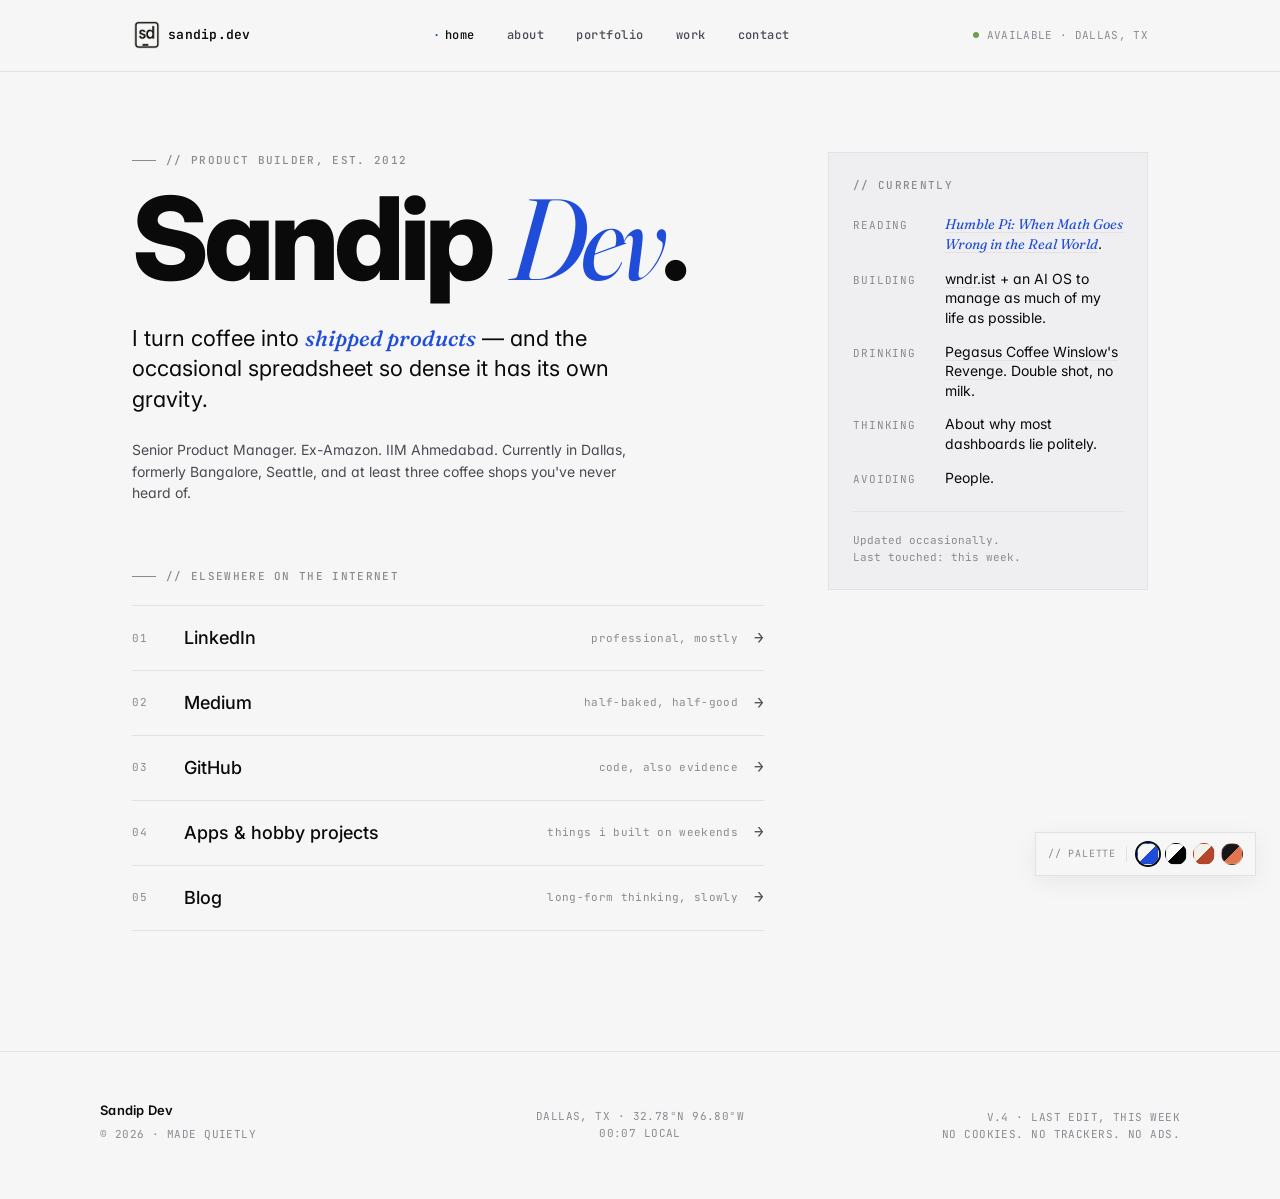
==== commit 839bcf14: "Add /portfolio page with five projects; wire up nav, home link, and resume teaser New /portfolio rou" ====
--- a/index.html
+++ b/index.html
@@ -713,6 +713,137 @@
     color: #999;
   }
 
+  /* ─── PORTFOLIO ────────────────────────── */
+  .portfolio {
+    padding-top: 80px;
+    padding-bottom: 120px;
+  }
+  .portfolio-hero {
+    border-bottom: 1px solid var(--rule);
+    padding-bottom: 48px;
+    display: grid;
+    grid-template-columns: 1fr auto;
+    align-items: end;
+    gap: 32px;
+  }
+  .portfolio-hero h1 {
+    font-family: 'Inter', sans-serif;
+    font-weight: 800;
+    font-size: clamp(48px, 6vw, 84px);
+    line-height: 0.95;
+    letter-spacing: -0.035em;
+    margin-top: 16px;
+  }
+  .portfolio-hero h1 em {
+    font-family: 'Fraunces', serif;
+    font-style: italic;
+    color: var(--accent);
+    font-weight: 500;
+  }
+  .portfolio-summary {
+    margin-top: 96px;
+    display: grid;
+    grid-template-columns: 200px 1fr;
+    gap: 64px;
+    align-items: start;
+  }
+  .portfolio-summary a {
+    color: inherit;
+    transition: color 0.15s, border-color 0.15s;
+  }
+  .portfolio-summary a:hover {
+    color: var(--accent);
+    border-bottom-color: var(--accent) !important;
+  }
+
+  /* generic CTA used in the resume teaser */
+  .cta-link {
+    display: inline-flex;
+    align-items: center;
+    gap: 10px;
+    padding-bottom: 4px;
+    border-bottom: 1px solid var(--ink);
+    font-family: 'JetBrains Mono', monospace;
+    font-size: 12px;
+    text-transform: uppercase;
+    letter-spacing: 0.08em;
+    cursor: pointer;
+    transition: color 0.15s, border-color 0.15s;
+    margin-top: 8px;
+  }
+  .cta-link:hover {
+    color: var(--accent);
+    border-color: var(--accent);
+  }
+
+  /* project rows — clickable variants of .data-row */
+  .project-row { align-items: start; }
+  .project-row .role {
+    display: block;
+    font-weight: 600;
+    color: var(--ink);
+    text-decoration: none;
+    transition: color 0.15s;
+  }
+  .project-row .role:hover { color: var(--accent); }
+  .project-row .role-arrow {
+    font-family: 'JetBrains Mono', monospace;
+    font-size: 0.72em;
+    color: var(--ink-softer);
+    margin-left: 6px;
+    transition: color 0.15s, transform 0.2s ease;
+    display: inline-block;
+    vertical-align: 2px;
+  }
+  .project-row .role:hover .role-arrow {
+    color: var(--accent);
+    transform: translate(3px, -2px);
+  }
+  .project-links {
+    margin-top: 12px;
+    display: flex;
+    flex-wrap: wrap;
+    gap: 16px;
+  }
+  .project-links a {
+    font-family: 'JetBrains Mono', monospace;
+    font-size: 11px;
+    color: var(--ink-soft);
+    letter-spacing: 0.04em;
+    text-transform: lowercase;
+    border-bottom: 1px dotted var(--ink-softer);
+    padding-bottom: 2px;
+    transition: color 0.15s, border-color 0.15s;
+  }
+  .project-links a:hover {
+    color: var(--accent);
+    border-bottom-color: var(--accent);
+  }
+  .inline-code {
+    font-family: 'JetBrains Mono', monospace;
+    font-size: 0.86em;
+    background: var(--paper-2);
+    padding: 1px 6px;
+    color: var(--ink);
+  }
+  .portfolio-foot {
+    margin-top: 24px;
+    font-family: 'JetBrains Mono', monospace;
+    font-size: 12px;
+    color: var(--ink-softer);
+    letter-spacing: 0.03em;
+  }
+  .portfolio-foot a {
+    color: var(--ink-soft);
+    border-bottom: 1px dotted var(--ink-softer);
+    padding-bottom: 1px;
+    transition: color 0.15s, border-color 0.15s;
+  }
+  .portfolio-foot a:hover {
+    color: var(--accent);
+    border-bottom-color: var(--accent);
+  }
+
   .resume-summary {
     margin-top: 96px;
     display: grid;
@@ -975,12 +1106,12 @@
     nav.primary { gap: 0; }
     nav.primary a { padding: 8px 8px; font-size: 11px; }
     .page { padding: 0 20px; }
-    .home, .about, .resume, .contact { padding-top: 56px; padding-bottom: 80px; }
-    .home-grid, .about-hero, .story, .data-block, .pitch, .resume-summary, .channels {
+    .home, .about, .resume, .portfolio, .contact { padding-top: 56px; padding-bottom: 80px; }
+    .home-grid, .about-hero, .story, .data-block, .pitch, .resume-summary, .portfolio-summary, .channels {
       grid-template-columns: 1fr;
       gap: 32px;
     }
-    .resume-hero { grid-template-columns: 1fr; }
+    .resume-hero, .portfolio-hero { grid-template-columns: 1fr; }
     .stats-grid { grid-template-columns: repeat(2, 1fr); }
     .contact-grid { grid-template-columns: 1fr; gap: 32px; }
     .channels-grid { grid-template-columns: 1fr; }
@@ -1002,6 +1133,7 @@
     <nav class="primary">
       <a data-route="home">home</a>
       <a data-route="about">about</a>
+      <a data-route="portfolio">portfolio</a>
       <a data-route="resume">work</a>
       <a data-route="contact">contact</a>
     </nav>
@@ -1048,12 +1180,12 @@
             <span class="link-meta">code, also evidence</span>
             <span class="link-arrow">→</span>
           </a>
-          <div class="link-row">
+          <a class="link-row" data-route="portfolio">
             <span class="link-num">04</span>
             <span class="link-name">Apps & hobby projects</span>
             <span class="link-meta">things I built on weekends</span>
             <span class="link-arrow">→</span>
-          </div>
+          </a>
           <a class="link-row" href="https://www.blog.sandip.dev/" target="_blank" rel="noopener">
             <span class="link-num">05</span>
             <span class="link-name">Blog</span>
@@ -1302,11 +1434,139 @@
     </div>
   </div>
 
+  <div class="data-block">
+    <div class="label">// also · I build things</div>
+    <div>
+      <p class="skills-prose" style="margin-bottom: 18px;">
+        Off-hours, I write code too. A pastebin on AWS, a Telegram bot that turns screenshots into Google Calendar events, a few Claude Code skills for solo builders, and the site you're reading right now. None of them are trying to be startups. All of them scratch a specific itch.
+      </p>
+      <a class="cta-link" data-route="portfolio">See the portfolio →</a>
+    </div>
+  </div>
+
   <div class="resume-summary">
     <div class="label">// summary</div>
     <div>
       <p style="font-size:17px; line-height:1.7; color: var(--ink-soft); max-width: 640px;">
         Thirteen years building products. Four at Amazon as a Senior PM/PM. Two business degrees, one MBA. A handful of large numbers attached to my name. Available for the right kind of problem — preferably one that's been sitting on someone's desk for too long.
+      </p>
+    </div>
+  </div>
+</section>
+
+<!-- ═══════════════ PORTFOLIO ═══════════════ -->
+<section class="page portfolio" data-page="portfolio">
+  <div class="portfolio-hero">
+    <div>
+      <div class="label">// portfolio · code, nights and weekends</div>
+      <h1>Built, <em>mostly</em>.</h1>
+    </div>
+    <a class="download-btn" href="https://github.com/devsandip" target="_blank" rel="noopener">
+      <span>All on GitHub</span>
+      <span class="arrow">↗</span>
+    </a>
+  </div>
+
+  <div class="pitch">
+    <div class="label">// why this page exists</div>
+    <div class="pitch-body">
+      <p>
+        I'm a Product Manager by day. By night I write code — partly because I miss it, partly because the fastest way to know if an idea is any good is to ship the smallest possible version and let it tell you.
+      </p>
+
+      <span class="reason">— how this list works —</span>
+      <p>
+        Most of these started as weekend experiments. None of them are trying to be startups. All of them scratch a specific itch — usually mine, occasionally one I noticed someone else having.
+      </p>
+
+      <span class="reason">— fair warning —</span>
+      <p>
+        Some are over-engineered for what they do. That's the point. The interesting part isn't the size of the thing; it's putting it on the internet, watching it work, and learning what I was wrong about.
+      </p>
+    </div>
+  </div>
+
+  <div class="data-block">
+    <div class="label">// projects</div>
+    <div>
+      <div class="data-list">
+        <div class="data-row project-row">
+          <span class="data-when">Apr 2026</span>
+          <div class="data-what">
+            <a class="role" href="https://wndr.ist/" target="_blank" rel="noopener">wndr.ist <span class="role-arrow">↗</span></a>
+            <span class="org">AI road-trip planner · multi-day, across America</span>
+            <span class="desc">A trip concierge for multi-day road trips across the US. Tell it where you're starting, where you want to end up, and what kind of trip you're looking for — it builds the route, picks the night stops, and writes the daily itinerary. Knows when to take the scenic detour.</span>
+            <div class="project-links">
+              <a href="https://wndr.ist/" target="_blank" rel="noopener">wndr.ist →</a>
+            </div>
+          </div>
+          <span class="data-tag">ai</span>
+        </div>
+
+        <div class="data-row project-row">
+          <span class="data-when">Apr 2026</span>
+          <div class="data-what">
+            <a class="role" href="https://blurb.sandip.dev" target="_blank" rel="noopener">blurb <span class="role-arrow">↗</span></a>
+            <span class="org">Tiny paste-and-share service</span>
+            <span class="desc">A pastebin running on AWS Lambda, DynamoDB, API Gateway, and Route 53. One <code class="inline-code">deploy.sh</code> handles cert provisioning, packaging, and the CloudFormation diff. Built because I wanted somewhere to dump text that wasn't a Google Doc and wasn't somebody else's pastebin.</span>
+            <div class="project-links">
+              <a href="https://blurb.sandip.dev" target="_blank" rel="noopener">blurb.sandip.dev →</a>
+              <a href="https://github.com/devsandip/blurb" target="_blank" rel="noopener">repo →</a>
+            </div>
+          </div>
+          <span class="data-tag">aws</span>
+        </div>
+
+        <div class="data-row project-row">
+          <span class="data-when">Feb 2026</span>
+          <div class="data-what">
+            <a class="role" href="https://github.com/devsandip/scrask-bot" target="_blank" rel="noopener">scrask-bot <span class="role-arrow">↗</span></a>
+            <span class="org">Screenshot → Telegram → Calendar or Tasks</span>
+            <span class="desc">Send a screenshot of an event or a to-do to a Telegram bot. Vision AI parses it. The right thing lands in Google Calendar or Google Tasks, automatically. Gemini first because it's cheap; Claude fallback when confidence drops below a threshold.</span>
+            <div class="project-links">
+              <a href="https://github.com/devsandip/scrask-bot" target="_blank" rel="noopener">repo →</a>
+            </div>
+          </div>
+          <span class="data-tag">python</span>
+        </div>
+
+        <div class="data-row project-row">
+          <span class="data-when">Apr 2026</span>
+          <div class="data-what">
+            <a class="role" href="https://brewnbanter.app/" target="_blank" rel="noopener">brewnbanter.app <span class="role-arrow">↗</span></a>
+            <span class="org">Personal coffee-chat &amp; meeting booking · anyone can sign up</span>
+            <span class="desc">Calendly-style booking, free to sign up. Reads your Google Calendar, iCal, Todoist, and TickTick so it knows when you're actually free. Rescheduling and cancellation happen straight from Google Calendar — there's no extra app to install.</span>
+            <div class="project-links">
+              <a href="https://brewnbanter.app/" target="_blank" rel="noopener">brewnbanter.app →</a>
+            </div>
+          </div>
+          <span class="data-tag">typescript</span>
+        </div>
+
+        <div class="data-row project-row">
+          <span class="data-when">May 2026</span>
+          <div class="data-what">
+            <a class="role" href="https://github.com/devsandip/my-claude-skills" target="_blank" rel="noopener">my-claude-skills <span class="role-arrow">↗</span></a>
+            <span class="org">An evergreen repo of my Claude skills &amp; commands</span>
+            <span class="desc">An ever-growing repo of the Claude Code skills and slash commands I actually use. The biggest piece right now is a journal convention for solo coding projects: daily entries, weekly rollups, a live index. Plus the commands that drive it.</span>
+            <div class="project-links">
+              <a href="https://github.com/devsandip/my-claude-skills" target="_blank" rel="noopener">repo →</a>
+            </div>
+          </div>
+          <span class="data-tag">skills</span>
+        </div>
+      </div>
+      <div class="portfolio-foot">
+        // everything else lives at <a href="https://github.com/devsandip" target="_blank" rel="noopener">github.com/devsandip</a>
+      </div>
+    </div>
+  </div>
+
+  <div class="portfolio-summary">
+    <div class="label">// what's next</div>
+    <div>
+      <p style="font-size:17px; line-height:1.7; color: var(--ink-soft); max-width: 640px;">
+        Always one or two half-finished things in a folder. The current one is an AI OS that tries to run as much of my life as it can — calendar, inbox, focus, errands. If you're building something adjacent, <a data-route="contact" style="border-bottom:1px solid var(--rule); padding-bottom:1px; cursor:pointer;">come say hi</a>.
       </p>
     </div>
   </div>
@@ -1431,9 +1691,9 @@
 
 <script>
   // ─── Routing ──────────────────────────
-  const routes = ['home', 'about', 'resume', 'contact'];
-
-  function showPage(name) {
+  const routes = ['home', 'about', 'resume', 'portfolio', 'contact'];
+
+  function showPage(name, target) {
     if (!routes.includes(name)) name = 'home';
     document.querySelectorAll('.page').forEach(p => {
       p.classList.toggle('active', p.dataset.page === name);
@@ -1441,7 +1701,15 @@
     document.querySelectorAll('nav.primary a, .logo').forEach(a => {
       a.classList.toggle('active', a.dataset.route === name);
     });
-    window.scrollTo({ top: 0, behavior: 'instant' });
+    if (target) {
+      window.scrollTo({ top: 0, behavior: 'instant' });
+      requestAnimationFrame(() => {
+        const el = document.getElementById(target);
+        if (el) el.scrollIntoView({ behavior: 'smooth', block: 'start' });
+      });
+    } else {
+      window.scrollTo({ top: 0, behavior: 'instant' });
+    }
     if (location.hash !== '#/' + name) {
       history.replaceState(null, '', '#/' + name);
     }
@@ -1450,7 +1718,7 @@
   document.querySelectorAll('[data-route]').forEach(el => {
     el.addEventListener('click', e => {
       e.preventDefault();
-      showPage(el.dataset.route);
+      showPage(el.dataset.route, el.dataset.target);
     });
   });
 
